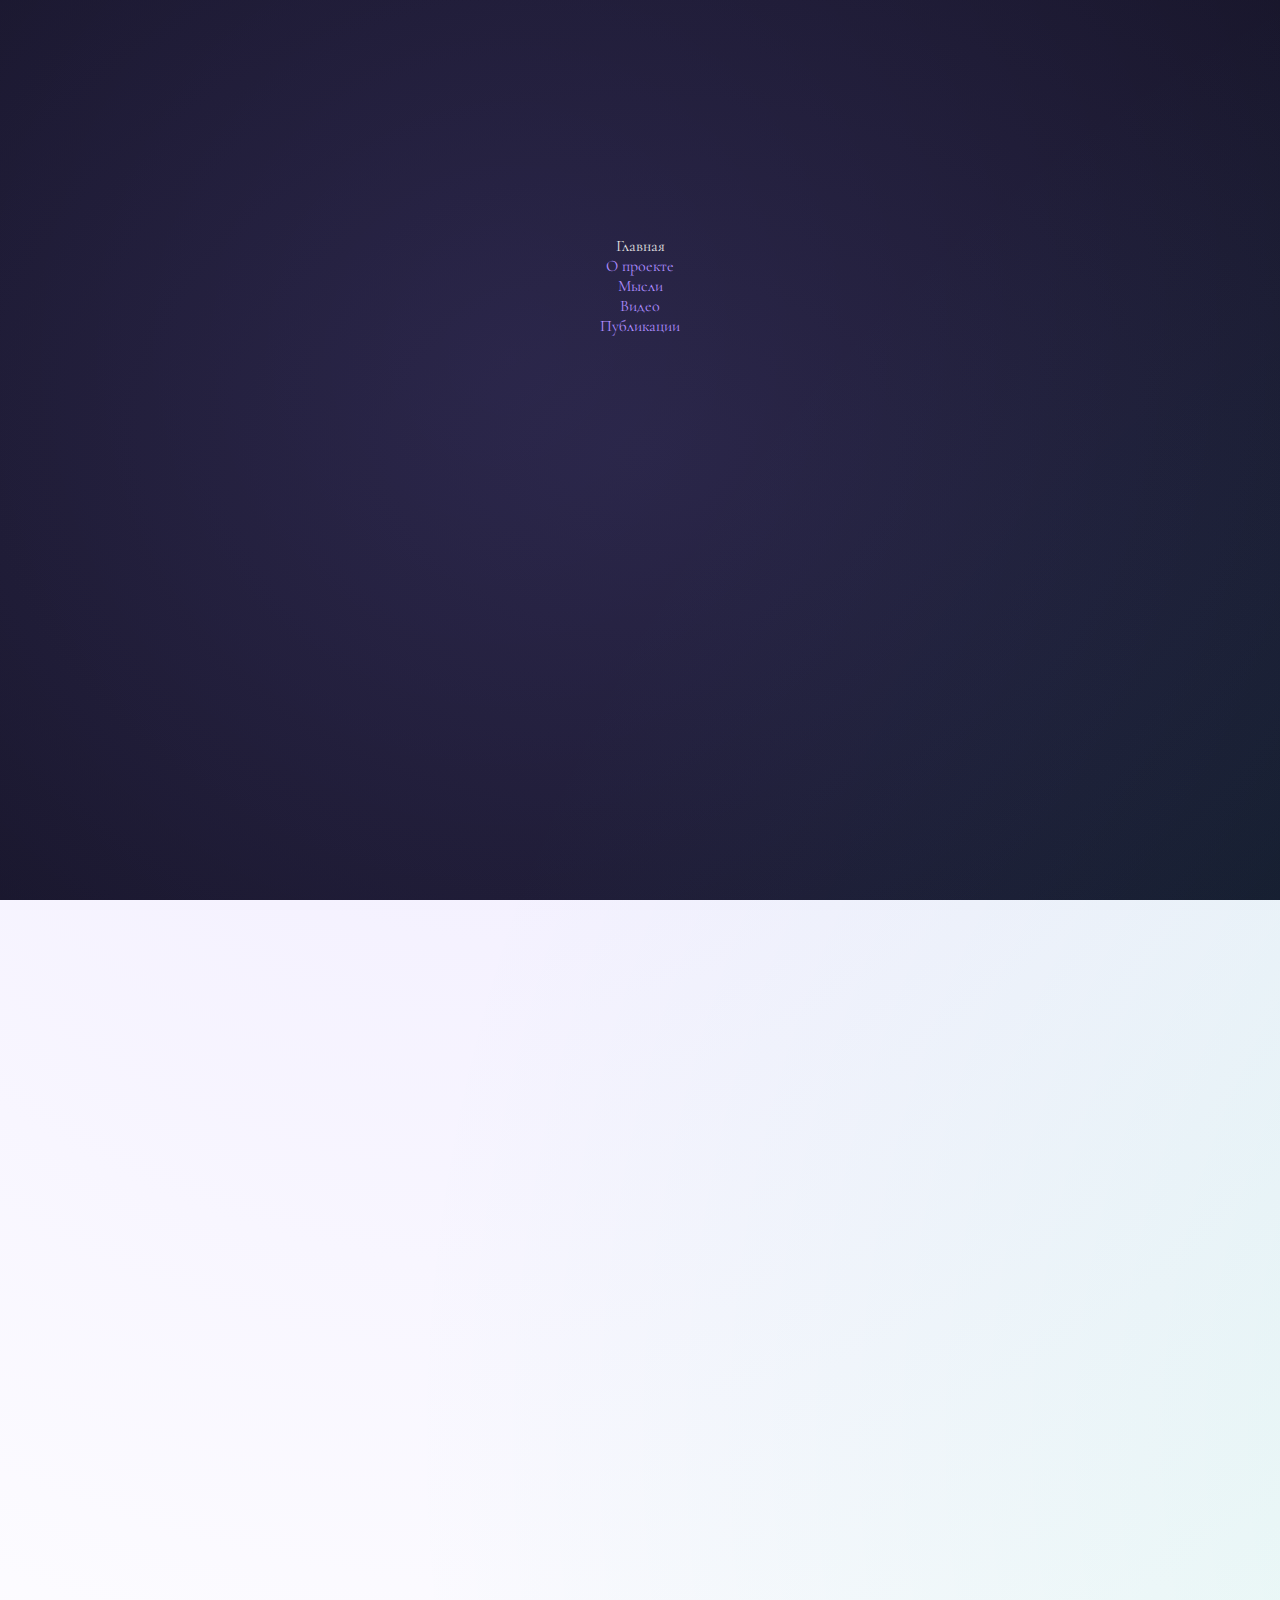
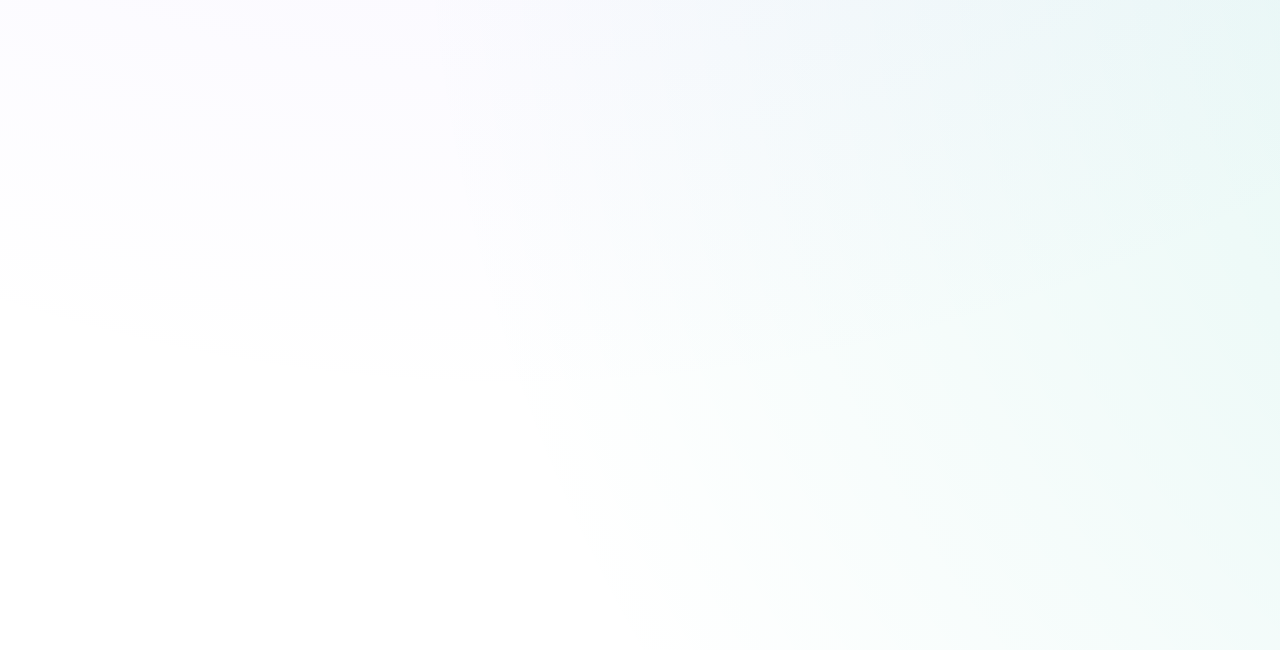
==== index.html @ 072889e6 "Update index.html" ====
<!DOCTYPE html>
<html lang="ru">
<head>
  <meta charset="UTF-8">
  <title>Граница сознания</title>
  <meta name="viewport" content="width=device-width, initial-scale=1.0">
  <link href="https://fonts.googleapis.com/css2?family=Cormorant+Garamond:wght@400;600&family=Inter:wght@300;400&display=swap" rel="stylesheet">
  <link rel="stylesheet" href="base.css" />
  <link rel="stylesheet" href="typography.css" />
</head>
<body class="index>
  <header>
    <a href="index.html">Главная</a>
    <a href="about.html">О проекте</a>
    <a href="thoughts.html">Мысли</a>
    <a href="video.html">Видео</a>
    <a href="posts.html">Публикации</a>
  </header>
  <div class="overlay">
    <h2>Здесь будет главная...</h2>
    <p>А пока, я что то планирую.....</p>
  </div>
</body>
</html>
---- base.css ----
* {
  margin: 0;
  padding: 0;
  box-sizing: border-box;
}

body {
  margin: 0;
  padding: 0;
  background: radial-gradient(ellipse at center, #1a1a2e 0%, #0f0f1c 100%);
  min-height: 100vh;
  background-attachment: fixed;
  background-size: cover;
  overflow-x: hidden;
  position: relative;
  background-position: center;
  background-repeat: no-repeat;
  font-family: 'Cormorant Garamond', serif;
  color: #e0e0e0;
  display: flex;
  justify-content: center;
  align-items: center;
  flex-direction: column;
  text-align: center;
}

body.index {
}

body.about {
}

body.thoughts {
}

body.video {
}

body.posts {
}

body::before {
  content: "";
  position: absolute;
  top: -50%;
  left: -50%;
  width: 300%;
  height: 300%;
  background:
    radial-gradient(circle at 30% 30%, rgba(150, 120, 255, 0.15), transparent 50%),
    radial-gradient(circle at 70% 70%, rgba(0, 180, 150, 0.15), transparent 50%);
  animation: moveBackground 30s linear infinite;
  z-index: -1;
}

@keyframes moveBackground {
  0% { transform: translate(0, 0); }
  50% { transform: translate(5%, 5%) scale(1.05); }
  100% { transform: translate(0, 0); }
}

a, .btn {
  color: #ad8cff;
  text-decoration: none;
  transition: 0.3s;
}

a:hover, .btn:hover {
  color: #0f0f1c;
  background-color: #ad8cff;
  padding: 0.4rem 1rem;
  border-radius: 20px;
}

header {
  background: rgba(255, 255, 255, 0.15);
  backdrop-filter: blur(5px);
  position: fixed;
  top: 0;
  width: 100%;
  padding: 20px;
  display: flex;
  justify-content: center;
  gap: 30px;
  z-index: 10;
  box-shadow: 0 2px 5px rgba(0,0,0,1);
}

header a {
  color: #e5e5f1;
  text-decoration: none;
  font-size: 1.2em;
  transition: color 0.3s;
}

header a:hover {
  color: #00796b;
}

.overlay {
  background: rgba(255, 255, 255, 0.15);
  backdrop-filter: blur(5px);
  padding: 60px 40px;
  border-radius: 12px;
  box-shadow: 0 0 20px rgba(173, 140, 255, 0.2), 0 0 50px rgba(173, 140, 255, 0.05);
  margin-top: 100px;
  opacity: 0;
  transform: translateY(20px);
  animation: fadeInUp 1.5s ease-out forwards;
}

@keyframes fadeInUp {
  to {
    opacity: 1;
    transform: translateY(0);
  }
}
---- typography.css ----
h1 {
  font-family: 'Cormorant Garamond', serif;
  font-size: 3rem;
  font-weight: 600;
  margin-bottom: 1rem;
  color: #ad8cff;
}

h2 {
  font-family: 'Cormorant Garamond', serif;
  font-size: 2rem;
  margin-bottom: 0.75rem;
  color: #e0e0e0;
}

p {
  font-family: 'Inter', sans-serif;
  font-size: 1.2rem;
  line-height: 1.7;
  color: #cfcfcf;
  max-width: 700px;
  margin-bottom: 1.5rem;
  margin-left: auto;
  margin-right: auto;
  text-align: center;
}

.subtitle {
  font-size: 1.1rem;
  color: #aaa;
  font-family: 'Inter', sans-serif;
  margin-bottom: 1.5rem;
}

section {
  padding: 60px 20px;
  max-width: 900px;
  margin: 0 auto;
  text-align: center;
}

ul, ol {
  font-family: 'Inter', sans-serif;
  font-size: 1rem;
  color: #ccc;
  line-height: 1.6;
  text-align: left;
  max-width: 700px;
  margin: 0 auto 2rem;
  padding-left: 1.5rem;
}
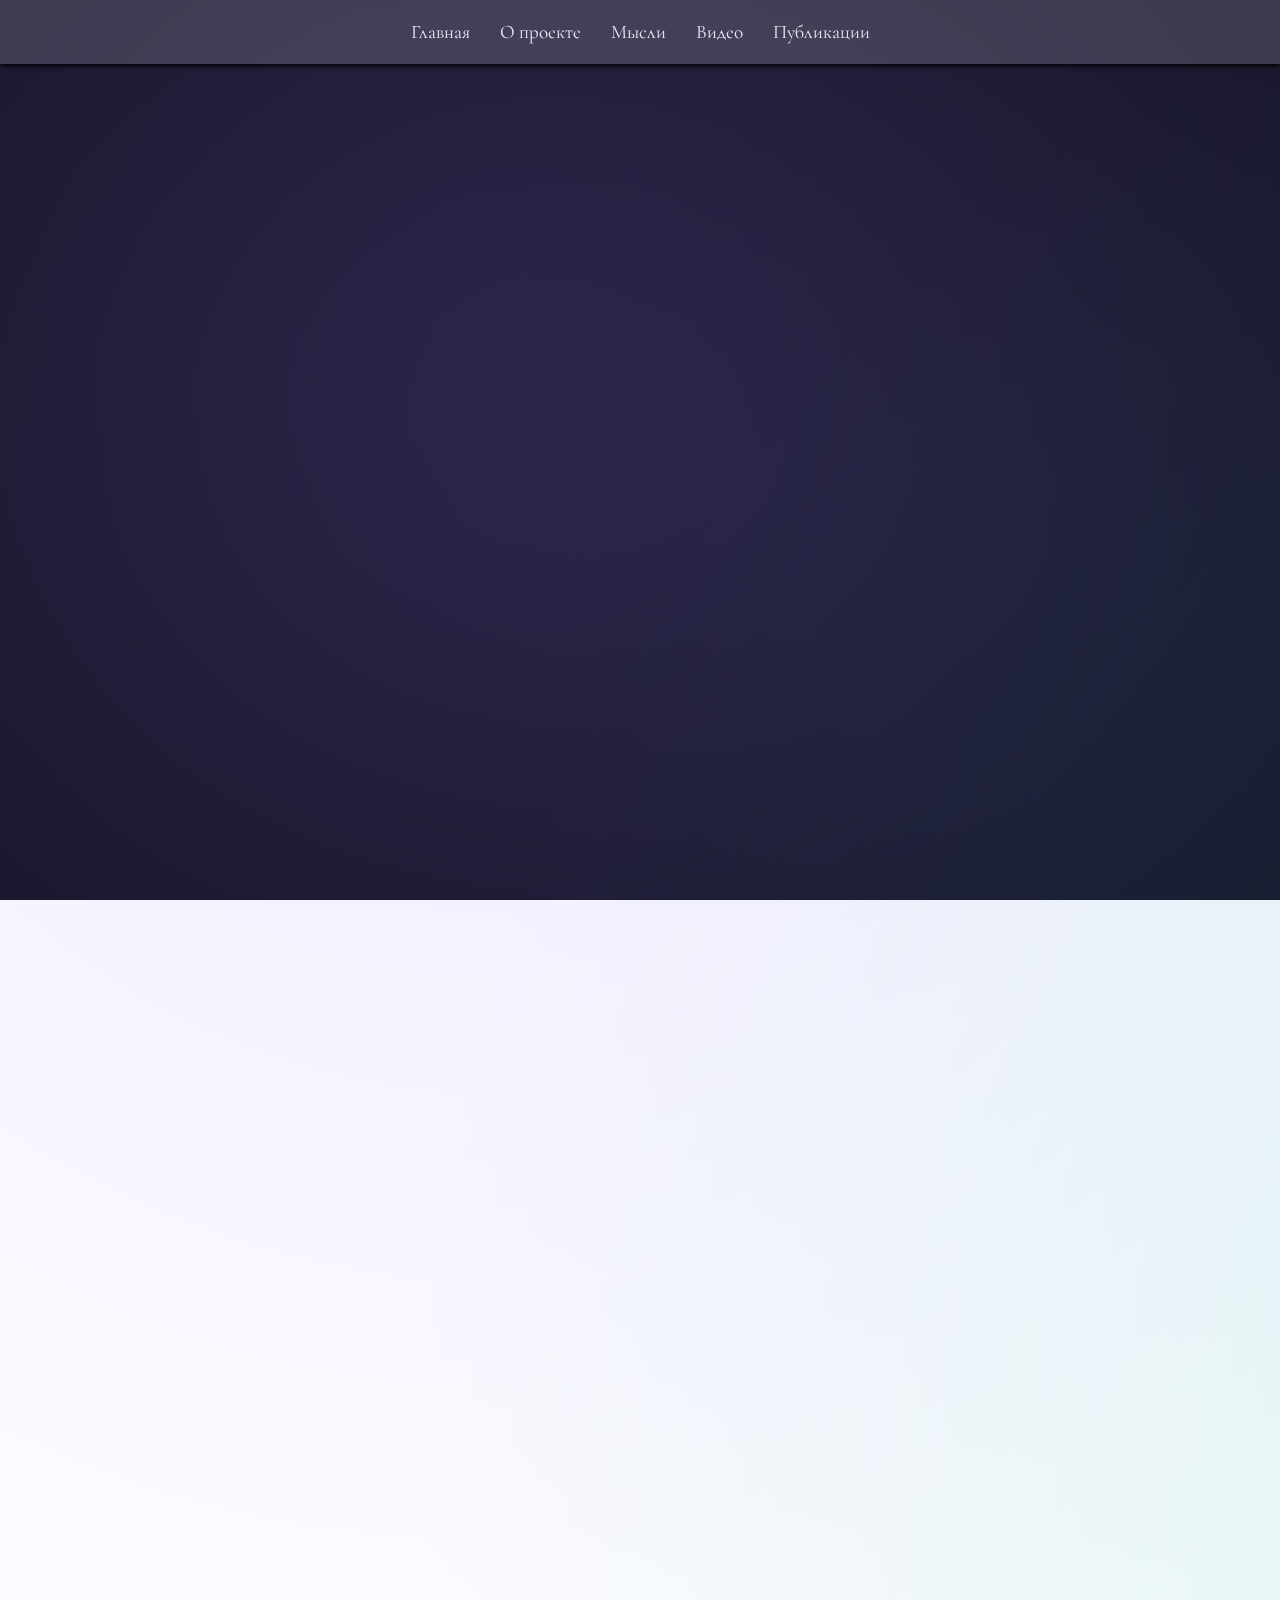
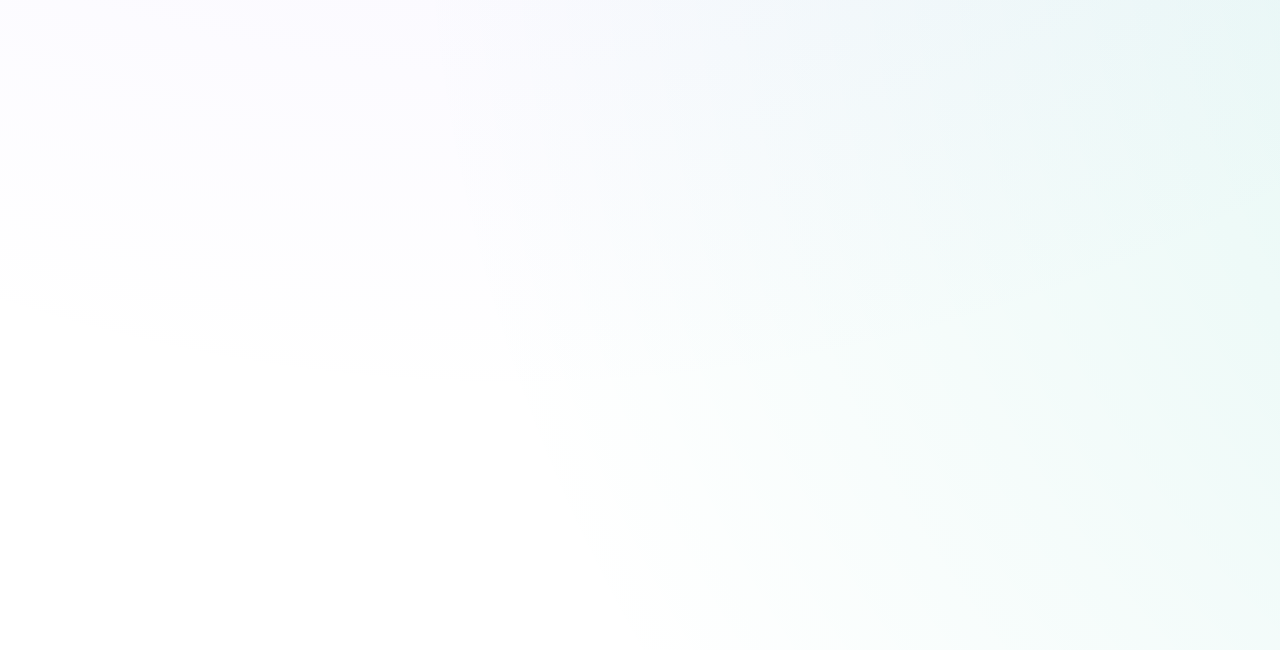
==== commit 2dbae388: "Update index.html" ====
--- a/index.html
+++ b/index.html
@@ -8,7 +8,7 @@
   <link rel="stylesheet" href="base.css" />
   <link rel="stylesheet" href="typography.css" />
 </head>
-<body class="index>
+<body class="index">
   <header>
     <a href="index.html">Главная</a>
     <a href="about.html">О проекте</a>
--- a/base.css
+++ b/base.css
@@ -1,4 +1,3 @@
-
 * {
   margin: 0;
   padding: 0;
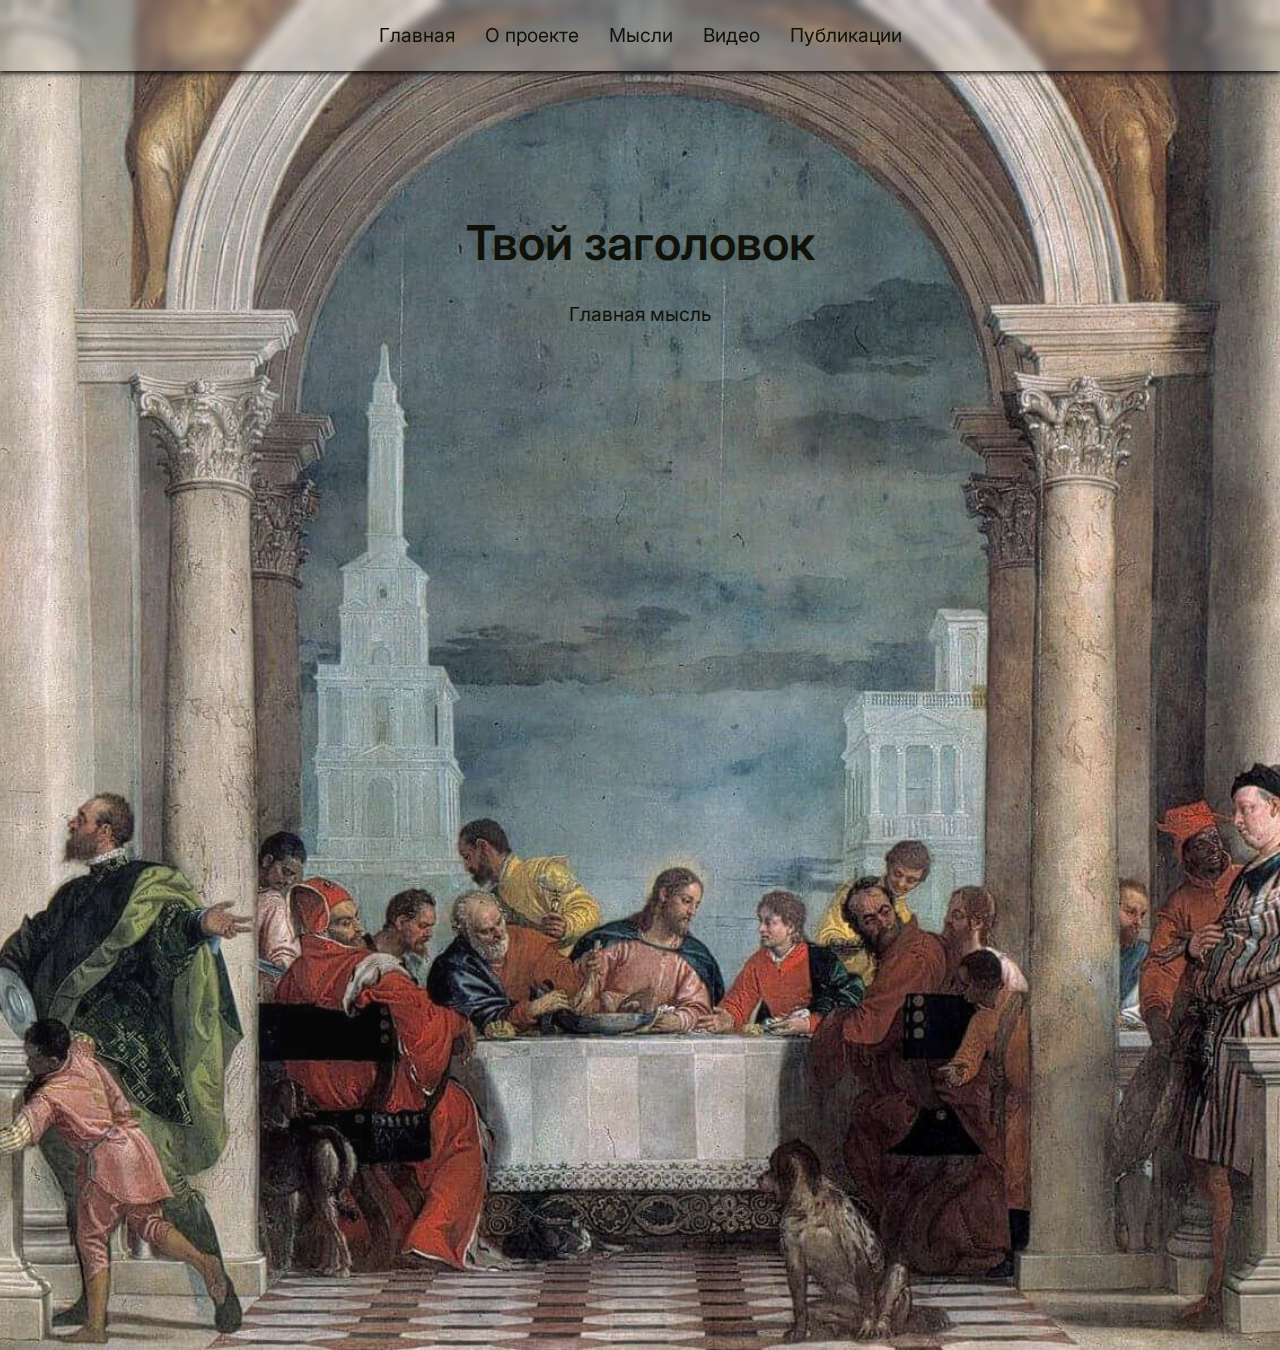
==== commit 98aa9515: "Update index.html" ====
--- a/index.html
+++ b/index.html
@@ -7,6 +7,20 @@
   <link href="https://fonts.googleapis.com/css2?family=Cormorant+Garamond:wght@400;600&family=Inter:wght@300;400&display=swap" rel="stylesheet">
   <link rel="stylesheet" href="base.css" />
   <link rel="stylesheet" href="typography.css" />
+<script type="text/javascript" >
+   (function(m,e,t,r,i,k,a){m[i]=m[i]||function(){(m[i].a=m[i].a||[]).push(arguments)};
+   m[i].l=1*new Date();
+   for (var j = 0; j < document.scripts.length; j++) {if (document.scripts[j].src === r) { return; }}
+   k=e.createElement(t),a=e.getElementsByTagName(t)[0],k.async=1,k.src=r,a.parentNode.insertBefore(k,a)})
+   (window, document, "script", "https://mc.yandex.ru/metrika/tag.js", "ym");
+   ym(101053389, "init", {
+        clickmap:true,
+        trackLinks:true,
+        accurateTrackBounce:true,
+        webvisor:true
+   });
+</script>
+<noscript><div><img src="https://mc.yandex.ru/watch/101053389" style="position:absolute; left:-9999px;" alt="" /></div></noscript>
 </head>
 <body class="index">
   <header>
@@ -16,6 +30,10 @@
     <a href="video.html">Видео</a>
     <a href="posts.html">Публикации</a>
   </header>
+  <section class="arched">
+  <h1>Твой заголовок</h1>
+  <p>Главная мысль</p>
+</section>
   <div class="overlay">
     <h2>Здесь будет главная...</h2>
     <p>А пока, я что то планирую.....</p>
--- a/base.css
+++ b/base.css
@@ -7,7 +7,7 @@
 body {
   margin: 0;
   padding: 0;
-  background: radial-gradient(ellipse at center, #1a1a2e 0%, #0f0f1c 100%);
+  background-color: #f8f8f8;
   min-height: 100vh;
   background-attachment: fixed;
   background-size: cover;
@@ -15,8 +15,9 @@
   position: relative;
   background-position: center;
   background-repeat: no-repeat;
-  font-family: 'Cormorant Garamond', serif;
-  color: #e0e0e0;
+  font-family: 'Inter', sans-serif;
+  line-height: 1.6;
+  color: #333333;
   display: flex;
   justify-content: center;
   align-items: center;
@@ -44,12 +45,11 @@
   position: absolute;
   top: -50%;
   left: -50%;
-  width: 300%;
-  height: 300%;
-  background:
-    radial-gradient(circle at 30% 30%, rgba(150, 120, 255, 0.15), transparent 50%),
-    radial-gradient(circle at 70% 70%, rgba(0, 180, 150, 0.15), transparent 50%);
-  animation: moveBackground 30s linear infinite;
+  width: 200%;
+  height: 200%;
+  background: radial-gradient(circle at 30% 30%, rgba(220, 211, 196, 0.1), transparent 60%),
+    url('paolo.png') center no-repeat;
+  background-size: cover;
   z-index: -1;
 }
 
@@ -87,7 +87,7 @@
 }
 
 header a {
-  color: #e5e5f1;
+  color: #101209;
   text-decoration: none;
   font-size: 1.2em;
   transition: color 0.3s;
--- a/typography.css
+++ b/typography.css
@@ -1,23 +1,23 @@
 h1 {
-  font-family: 'Cormorant Garamond', serif;
+  font-family: 'Inter', sans-serif;
   font-size: 3rem;
   font-weight: 600;
   margin-bottom: 1rem;
-  color: #ad8cff;
+  color: #101209;
 }
 
 h2 {
-  font-family: 'Cormorant Garamond', serif;
+  font-family: 'Inter', sans-serif;
   font-size: 2rem;
   margin-bottom: 0.75rem;
-  color: #e0e0e0;
+  color: #101209;
 }
 
 p {
   font-family: 'Inter', sans-serif;
   font-size: 1.2rem;
   line-height: 1.7;
-  color: #cfcfcf;
+  color: #101209;
   max-width: 700px;
   margin-bottom: 1.5rem;
   margin-left: auto;
@@ -27,7 +27,7 @@
 
 .subtitle {
   font-size: 1.1rem;
-  color: #aaa;
+  color: #101209;
   font-family: 'Inter', sans-serif;
   margin-bottom: 1.5rem;
 }
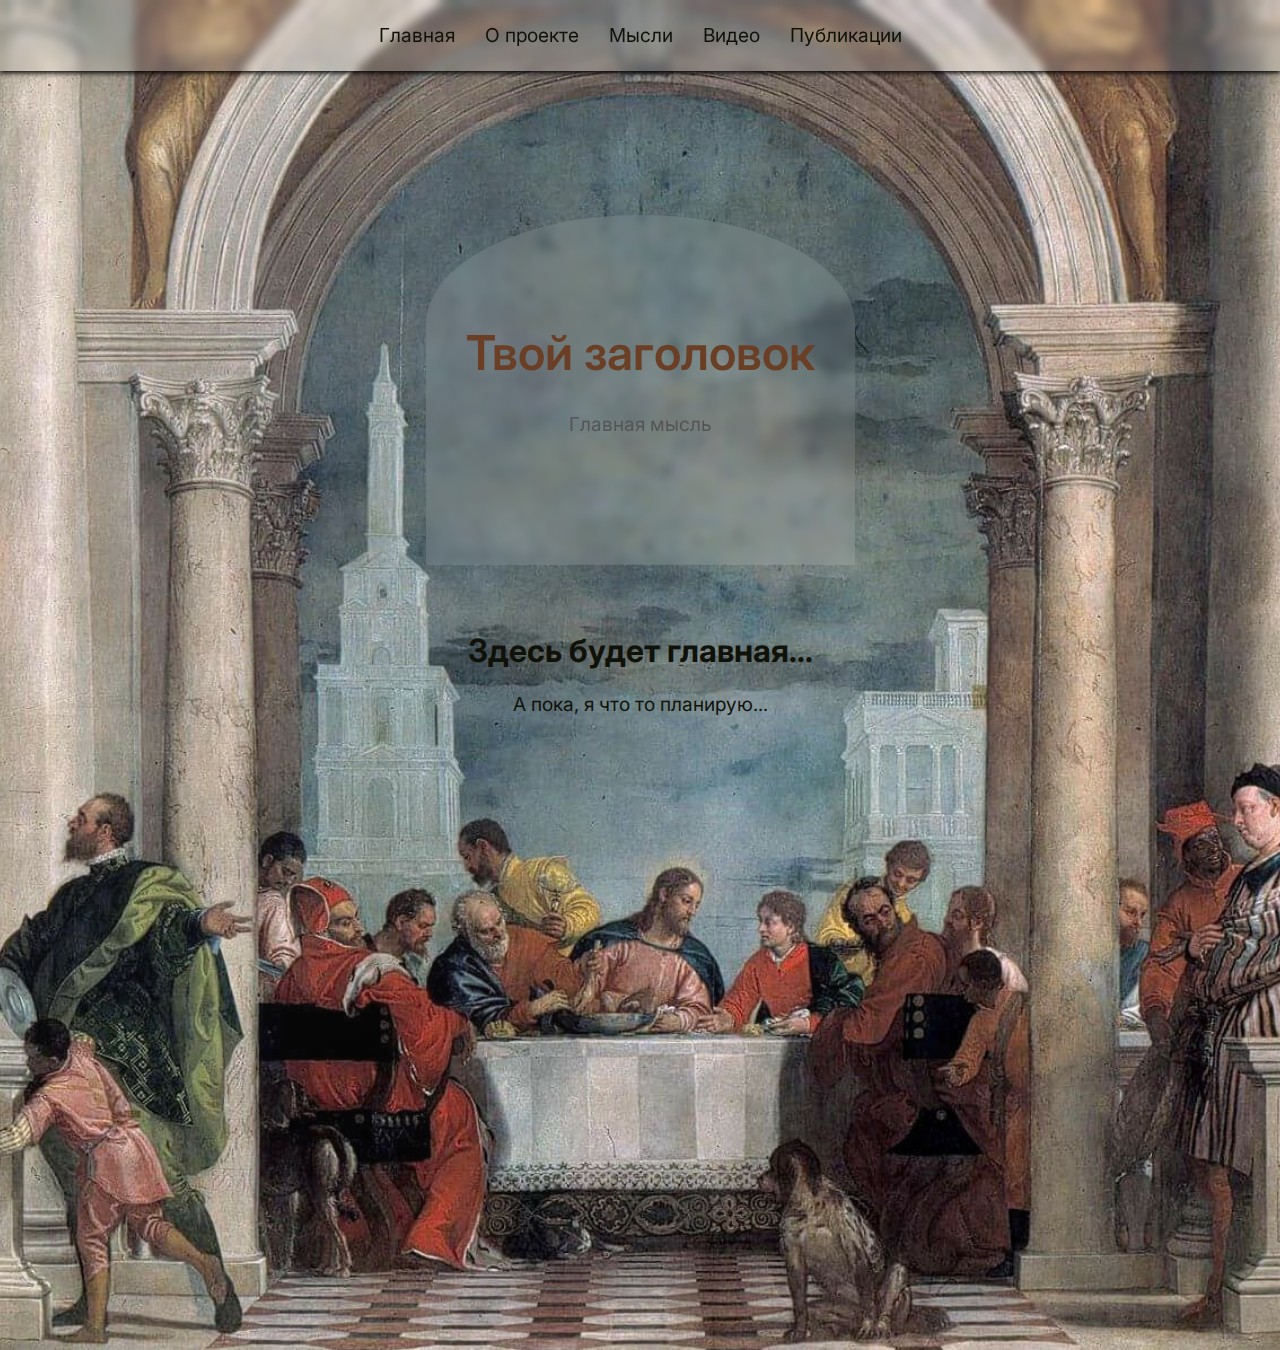
==== commit 6702211e: "Update index.html" ====
--- a/index.html
+++ b/index.html
@@ -34,9 +34,7 @@
   <h1>Твой заголовок</h1>
   <p>Главная мысль</p>
 </section>
-  <div class="overlay">
-    <h2>Здесь будет главная...</h2>
-    <p>А пока, я что то планирую.....</p>
-  </div>
+  <h2>Здесь будет главная...</h2>
+  <p class="text-simple">А пока, я что то планирую...</p>
 </body>
 </html>
--- a/base.css
+++ b/base.css
@@ -115,3 +115,24 @@
     transform: translateY(0);
   }
 }
+.arched {
+  background-color: rgba(255, 255, 255, 0.1);
+  border-top-left-radius: 80% 50%;
+  border-top-right-radius: 80% 50%;
+  padding: 100px 40px;
+  text-align: center;
+  margin: 60px 0;
+  box-shadow: 0 5px 20px rgba(0, 0, 0, 0.05);
+  font-family: 'Inter', sans-serif;
+  backdrop-filter: blur(4px);
+}
+
+.arched h1 {
+  font-size: 3rem;
+  color: #6b3f26;
+}
+
+.arched p {
+  font-size: 1.2rem;
+  color: #555;
+}
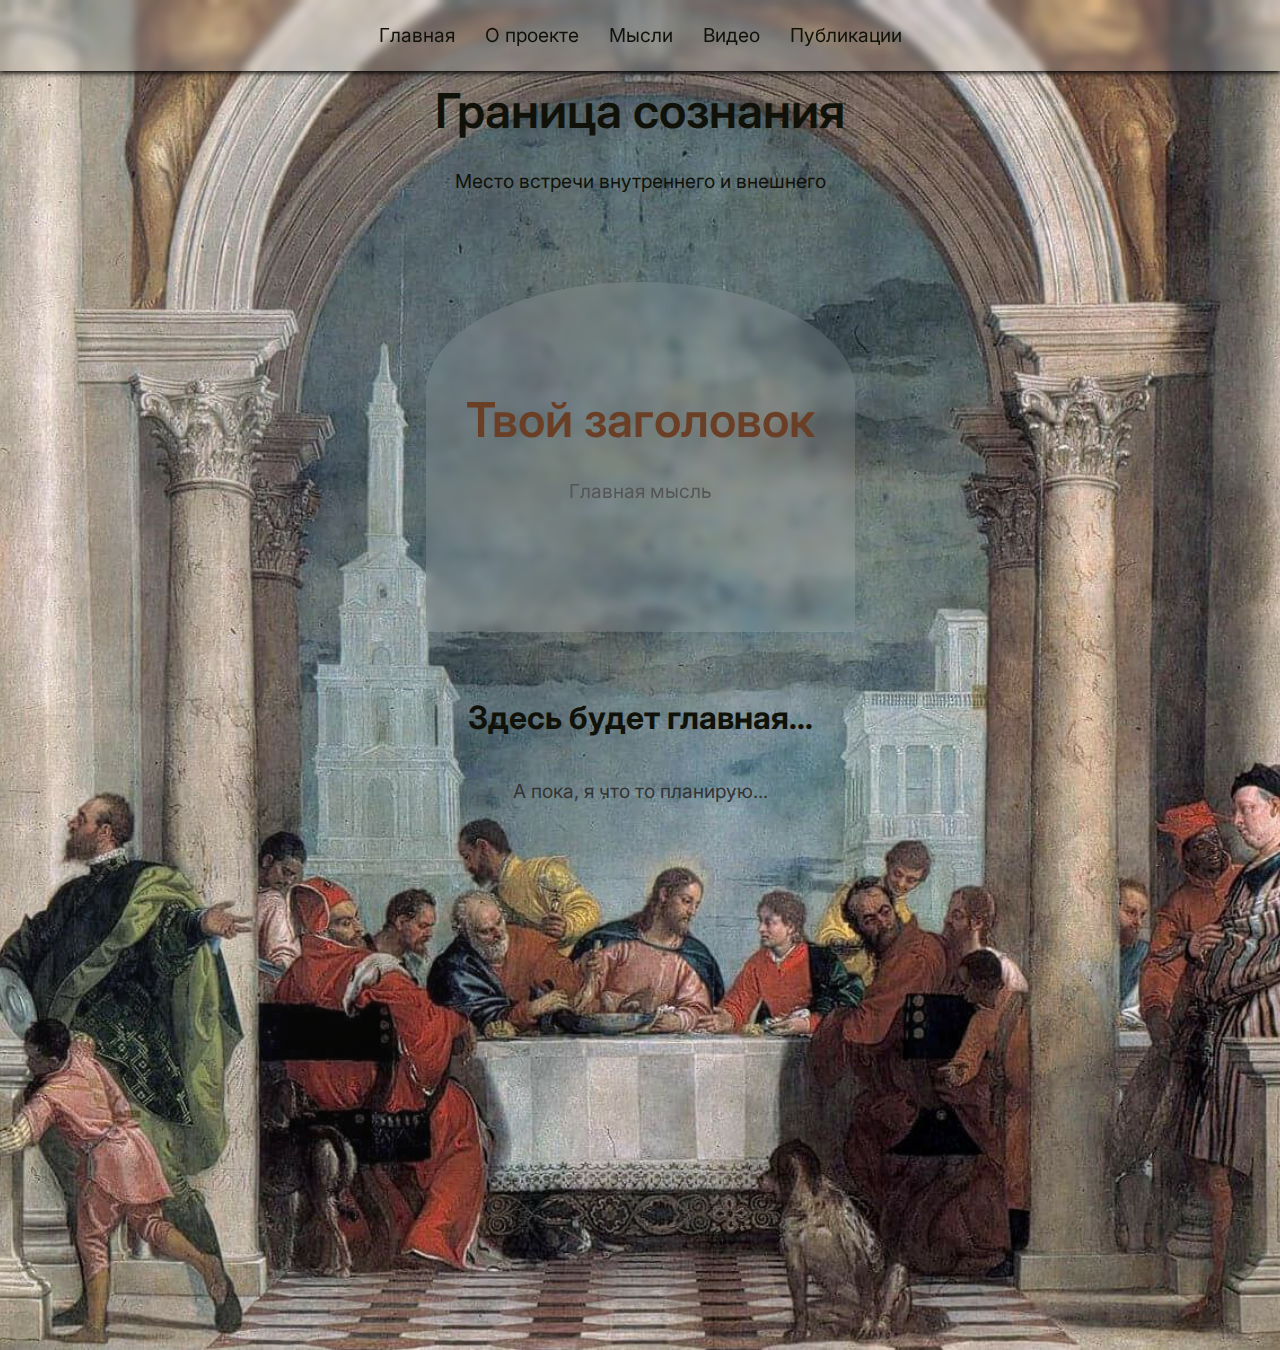
==== commit d5e72dab: "Update index.html" ====
--- a/index.html
+++ b/index.html
@@ -30,6 +30,12 @@
     <a href="video.html">Видео</a>
     <a href="posts.html">Публикации</a>
   </header>
+  <div class="fullscreen-hero">
+  <div class="hero-text">
+    <h1>Граница сознания</h1>
+    <p>Место встречи внутреннего и внешнего</p>
+  </div>
+</div>
   <section class="arched">
   <h1>Твой заголовок</h1>
   <p>Главная мысль</p>
--- a/base.css
+++ b/base.css
@@ -96,7 +96,6 @@
 header a:hover {
   color: #00796b;
 }
-
 .overlay {
   background: rgba(255, 255, 255, 0.15);
   backdrop-filter: blur(5px);
@@ -136,3 +135,12 @@
   font-size: 1.2rem;
   color: #555;
 }
+
+.text-simple {
+   font-family: 'Inter', sans-serif;
+  font-size: 1.2rem;
+  color: #333;
+  margin: 20px auto;
+  max-width: 800px;
+  text-align: center;
+}
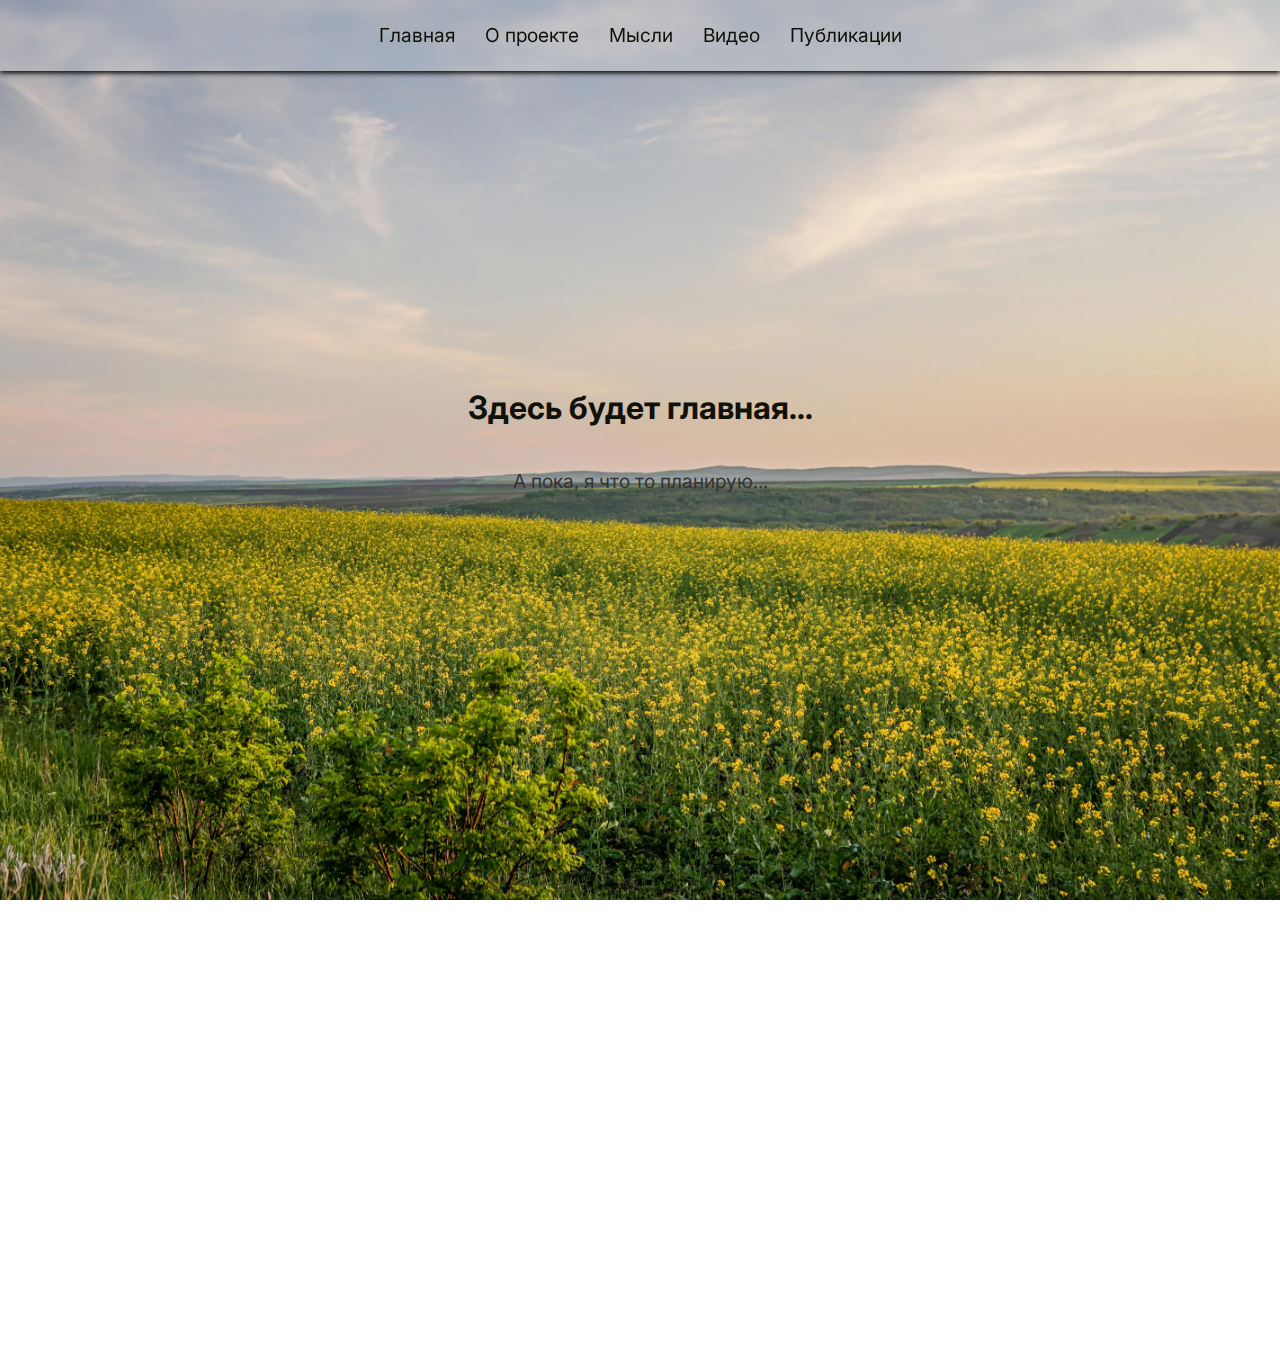
==== commit b268023b: "Update index.html" ====
--- a/index.html
+++ b/index.html
@@ -29,17 +29,7 @@
     <a href="thoughts.html">Мысли</a>
     <a href="video.html">Видео</a>
     <a href="posts.html">Публикации</a>
-  </header>
-  <div class="fullscreen-hero">
-  <div class="hero-text">
-    <h1>Граница сознания</h1>
-    <p>Место встречи внутреннего и внешнего</p>
-  </div>
-</div>
-  <section class="arched">
-  <h1>Твой заголовок</h1>
-  <p>Главная мысль</p>
-</section>
+  </header> 
   <h2>Здесь будет главная...</h2>
   <p class="text-simple">А пока, я что то планирую...</p>
 </body>
--- a/base.css
+++ b/base.css
@@ -7,7 +7,7 @@
 body {
   margin: 0;
   padding: 0;
-  background-color: #f8f8f8;
+  background: url('image.webp');
   min-height: 100vh;
   background-attachment: fixed;
   background-size: cover;
@@ -48,7 +48,6 @@
   width: 200%;
   height: 200%;
   background: radial-gradient(circle at 30% 30%, rgba(220, 211, 196, 0.1), transparent 60%),
-    url('paolo.png') center no-repeat;
   background-size: cover;
   z-index: -1;
 }
@@ -60,13 +59,13 @@
 }
 
 a, .btn {
-  color: #ad8cff;
+  color: #d2f5ee;
   text-decoration: none;
   transition: 0.3s;
 }
 
 a:hover, .btn:hover {
-  color: #0f0f1c;
+  color: #d2f5ee;
   background-color: #ad8cff;
   padding: 0.4rem 1rem;
   border-radius: 20px;
@@ -95,17 +94,6 @@
 
 header a:hover {
   color: #00796b;
-}
-.overlay {
-  background: rgba(255, 255, 255, 0.15);
-  backdrop-filter: blur(5px);
-  padding: 60px 40px;
-  border-radius: 12px;
-  box-shadow: 0 0 20px rgba(173, 140, 255, 0.2), 0 0 50px rgba(173, 140, 255, 0.05);
-  margin-top: 100px;
-  opacity: 0;
-  transform: translateY(20px);
-  animation: fadeInUp 1.5s ease-out forwards;
 }
 
 @keyframes fadeInUp {
